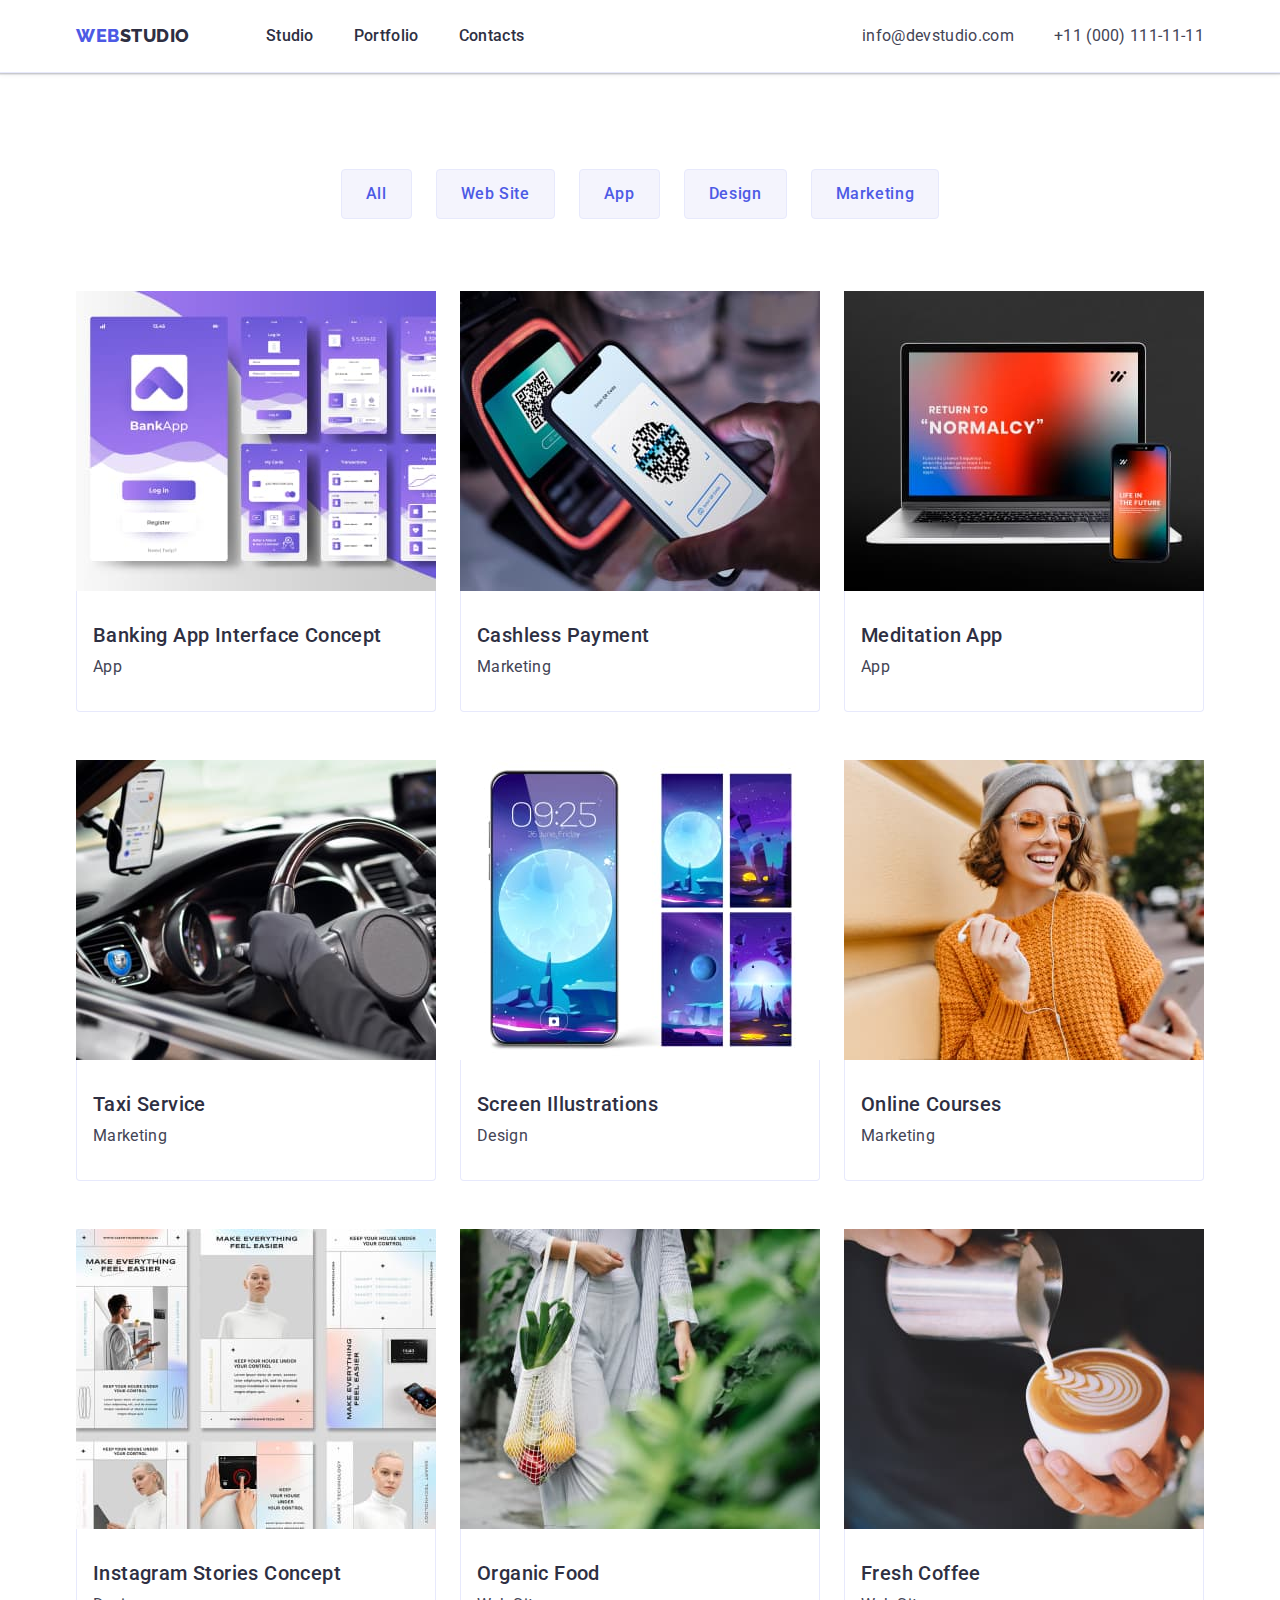
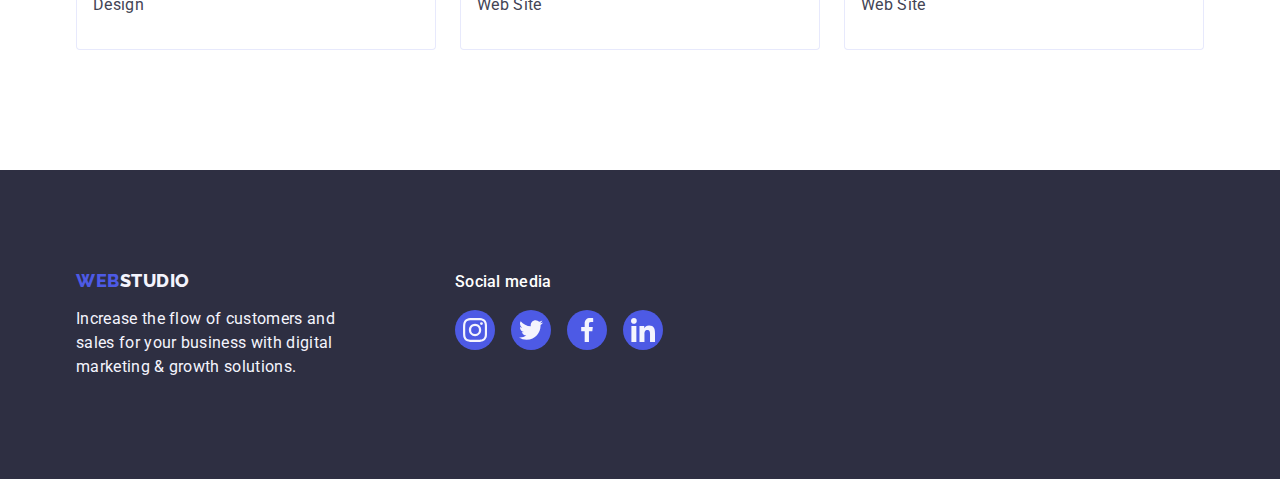
==== portfolio.html @ b27ff8d9 "Initial commit" ====
<!DOCTYPE html>
<html lang="en">

<head>
    <meta charset="UTF-8"/>
    <meta http-equiv="X-UA-Compatible" content="IE=edge"/>
    <meta name="viewport" content="width=device-width, initial-scale=1.0"/>
    <title>Portfolio</title>
    <link rel="preconnect" href="https://fonts.googleapis.com"/>
    <link rel="preconnect" href="https://fonts.gstatic.com" crossorigin/>

    <link
     href="https://fonts.googleapis.com/css2?family=Raleway:wght@800&family=Roboto:wght@400;500;700&display=swap"
     rel="stylesheet"
     />

    <link 
        rel="stylesheet" 
        href="https://cdnjs.cloudflare.com/ajax/libs/modern-normalize/1.1.0/modern-normalize.min.css"
    />

    <link rel="stylesheet" href="./css/styles.css">
</head>

<body>

    <header class="page-header">

        <div class="container page-header-container">
            <nav class="page-navigation">
                <a class="page-logo-web link" href="./portfolio.html">Web<span class="page-logo-dark">Studio</span></a>
    
                <ul class="menu-list list" lang="en">
                <li class="menu-item" >
                    <a class="menu-link link" href="./index.html">Studio</a>
                </li>
    
                <li class="menu-item" >
                    <a class="menu-link link" href="./portfolio.html">Portfolio</a>
                </li>
    
                <li class="menu-item" >
                    <a class="menu-link link" href="">Contacts</a>
                </li>
                 </ul>
            </nav>
    
            <address class="contacts">
             <ul class="contact-list list">
                <li class="contact-list-item">
                    <a class="contact-list-link link" href="mailto:info@devstudio.com">info@devstudio.com</a>
                </li>
                <li class="contact-list-item">
                    <a class="contact-list-link link" href="tel:+110001111111">+11 (000) 111-11-11</a>
                </li>
             </ul>
            </address>
        </div>
    </header>

    <main class="about">

        <section class="filter-buttons">
            <div class="container">

             <h1 class="visually-hidden">Solutions</h1>
                <ul class="filter-buttons-list list" lang="en">
                    <li class="filter-button-item">
                         <button class="filter-button" type="button">All</button>  
                    </li>
                    <li class="filter-button-item">
                        <button class="filter-button" type="button">Web Site</button>
                    </li>
                     <li class="filter-button-item">
                        <button class="filter-button" type="button">App</button>
                    </li>
                    <li class="filter-button-item">
                         <button class="filter-button" type="button">Design</button>
                    </li>
                    <li class="filter-button-item" >
                        <button class="filter-button" type="button">Marketing</button>
                    </li>
                </ul>
            
                <ul class="projects-gallery-list list" lang="en">
                    <li class="project-gallery-item">
                        <a href="" class="gallery-link link">
                            <img  class="project-gallery-img" 
                            src="./images/portfolio/img1.jpg" 
                            alt="banking_app" 
                            width="360" 
                            height="300">

                        <div class="gallery-content-text">
                            <h2 class="title-second">Banking App Interface Concept</h2>
                            <p class="description">App</p>
                        </div>
                        </a>
                    </li>
            
                    <li class="project-gallery-item">
                        <a href="" class="gallery-link link">
                            <img class="project-gallery-img" 
                            src="./images/portfolio/img2.jpg"
                            alt="cashless_payment" 
                            width="360" 
                            height="300">

                        <div class="gallery-content-text">
                            <h2 class="title-second">Cashless Payment</h2>
                            <p class="description">Marketing</p>
                        </div>
                         </a>
                    </li>
            
                    <li class="project-gallery-item">
                        <a href="" class="gallery-link link">
                            <img class="project-gallery-img" 
                            src="./images/portfolio/img3.jpg"
                            alt="leptop_and_phone_screen_picture" 
                            width="360" 
                            height="300">

                        <div class="gallery-content-text">
                            <h2 class="title-second">Meditation App</h2>
                            <p class="description">App</p>
                        </div>
                        </a>
                    </li>

                     <li class="project-gallery-item">
                        <a href="" class="gallery-link link">
                            <img class="project-gallery-img" 
                            src="./images/portfolio/img4.jpg" 
                            alt="car_driver" 
                            width="360"
                            height="300">

                        <div class="gallery-content-text">
                            <h2 class="title-second">Taxi Service</h2>
                            <p class="description">Marketing</p>
                        </div>
                        </a>
                     </li>
                
                    <li class="project-gallery-item">
                        <a href="" class="gallery-link link">
                            <img class="project-gallery-img" 
                            src="./images/portfolio/img5.jpg"
                            alt="screen_illustrations"
                            width="360" 
                            height="300">

                        <div class="gallery-content-text">
                            <h2 class="title-second">Screen Illustrations</h2>
                            <p class="description">Design</p>
                        </div>
                        </a>
                     </li>
                
                     <li class="project-gallery-item">
                        <a href="" class="gallery-link link">
                            <img class="project-gallery-img" 
                            src="./images/portfolio/img6.jpg"
                            alt="smiling_girl"
                            width="360" 
                            height="300">

                        <div class="gallery-content-text">
                            <h2 class="title-second">Online Courses</h2>
                            <p class="description">Marketing</p>
                        </div>
                        </a>
                    </li>

                    <li class="project-gallery-item">
                        <a href="" class="gallery-link link ">
                            <img class="project-gallery-img" 
                            src="./images/portfolio/img7.jpg" 
                            alt="instagram_photoes" 
                            width="360" 
                            height="300">

                        <div class="gallery-content-text">
                            <h2 class="title-second">Instagram Stories Concept</h2>
                            <p class="description">Design</p>
                        </div>
                        </a>
                    </li>
                
                     <li class="project-gallery-item">
                        <a href="" class="gallery-link link">
                            <img class="project-gallery-img" 
                            src="./images/portfolio/img8.jpg" 
                            alt="organic_food" 
                            width="360"
                            height="300">

                        <div class="gallery-content-text">
                            <h2 class="title-second">Organic Food</h2>
                            <p class="description">Web Site</p>
                        </div>
                        </a>
                     </li>
                
                    <li class="project-gallery-item">
                        <a href="" class="gallery-link link">
                            <img class="project-gallery-img" 
                            src="./images/portfolio/img9.jpg"
                            alt="fresh_coffe_marceting" 
                            width="360" 
                            height="300">

                        <div  class="gallery-content-text">
                            <h2 class="title-second">Fresh Coffee</h2>
                            <p class="description">Web Site</p>
                        </div>
                        </a>
                    </li>
                </ul>
             </div>
         </section>
    </main>

    <!--footer-->
    <footer class="page-footer-motto">
        <div class="container footer-container">
    
            <div class="footer-content">
                <a class="footer-logo-web link" href="./index.html">Web<span class="footer-logo-light">Studio</span></a>
                <p class="footer-description-light">
                    Increase the flow of customers and <br />
                    sales for your business with digital <br />
                    marketing & growth solutions.
                </p>
            </div>
    
            <div class="footer-social-media-content">
                <p class="social-media-title">Social media</p>
    
                <ul class="social-media-list list">
                    <li class="social-media-list-item">
                        <a href="" class="social-media-list-link link">
                            <svg 
                              class="social-media-list-icon" 
                              aria-label="instagram`s icon" 
                              width="24" 
                              height="24"
                            >
    
                                <use href="./images/icons.svg#icon-instagram">
                                </use>
                            </svg>
                        </a>
                    </li>
    
                    <li class="social-media-list-item">
                        <a href="" class="social-media-list-link link">
                            <svg 
                              class="social-media-list-icon" 
                              aria-label="twitter`s icon"
                              width="24" 
                              height="24"
                            >
    
                                <use href="./images/icons.svg#icon-twitter">
                                </use>
                            </svg>
                        </a>
                    </li>
    
                    <li class="social-media-list-item">
                        <a href="" class="social-media-list-link link">
                            <svg 
                              class="social-media-list-icon" 
                              aria-label="facebook`s icon" 
                              width="24" 
                              height="24"
                            >
    
                                <use href="./images/icons.svg#icon-facebook">
                                </use>
                            </svg>
                        </a>
                    </li>
    
                    <li class="social-media-list-item">
                        <a href="" class="social-media-list-link link">
                            <svg 
                                class="social-media-list-icon" 
                                aria-label="linkedin`s icon" 
                                width="24" 
                                height="24">
    
                                <use href="./images/icons.svg#icon-linkedin">
                                </use>
                            </svg>
                        </a>
                    </li>
                </ul>
            </div>
        </div>
    </footer>

</body>
</html>
---- css/styles.css ----
/*=======Reset_Settings_of_pages=====*/

:root {
    --main-font-family:'Roboto',
        sans-serif;

    --second-font-family:'Raleway',
        sans-serif;

    --accent-color: #2E2F42;
    --second-color: #F4F4FD;
    --third-color: #434455;
    --logo-color: #4D5AE5;
    --fourth-color: #FFFFFF;
    --hover-color: #404BBF;
    --border-line-color: #E7E9FC;
    --icon-link-hover: #31D0AA;
    --icon-color: #8E8F99;
}

.list{
    list-style: none;
}

.link{
    text-decoration: none;
}

button {
    cursor: pointer;
}

body {
    font-family: var(--main-font-family);
    color: var(--third-color);
    font-size: 16px;
    background-color: var(--fourth-color);
}

h1,h2,h3,p{
    margin-top: 0;
    margin-bottom: 0;
}

ul{
    margin-top: 0;
    margin-bottom: 0;
    padding-left:0;
}

.container {
    width: 1158px;
    margin: 0 auto;
    padding-left: 15px;
    padding-right: 15px;
}
img {
    display: block;
    max-width: 100%;
    height: auto;
}
/*======/Reset_Settings_of_pages=====*/

/*=======Header=======*/
.page-header {
    border-bottom: 1px solid var(--border-line-color);
    box-shadow: 0px 2px 1px rgba(46, 47, 66, 0.08),
        0px 1px 1px rgba(46, 47, 66, 0.16),
        0px 1px 6px rgba(46, 47, 66, 0.08);
}

.page-header-container {
    display: flex;
    align-items: center;  
   
}

.page-navigation {
    display:flex;
    align-items:center;
}
.menu-list {
    display:flex;
    align-items: center;
    gap: 40px;
}
.menu-item {
    display: flex;
}

.menu-item:last-child {
    margin-right: 0;
}

.menu-link {
    padding-top: 24px;
    padding-bottom: 24px;

    font-weight: 500;
    font-size: 16px;
    line-height: 1.5;
    letter-spacing: 0.02em;
    color: var(--accent-color);
}
.menu-link:hover,
.menu-link:focus {
    color: var(--hover-color);

}

.contacts {
    margin-left: auto;
    font-style: normal;
}

.contact-list {
    display: flex;
    gap: 40px;
}

.contact-list-link :last-child {
    margin-right: 0;
}

.contact-list-link {
    font-size: 16px;
    line-height: 1.5;
    letter-spacing: 0.02em;
    color: var(--third-color);
}
.contact-list-link:hover,
.contact-list-link:focus {
    color: var(--hover-color);
}
/*=======/Header=========*/

/*====Hero=====*/

.hero{
    text-align: center;
    margin-left: auto;
    margin-right: auto;
    padding-top: 188px;
    padding-bottom: 188px;
    background-size: cover;
    background-position: center;
    background-repeat: no-repeat;
    max-width: 1440px;
    background-image: linear-gradient(rgba(46, 47, 66, 0.7), rgba(46, 47, 66, 0.7)),
            url("../images/hero/bg.jpg");
    background-color: var(--accent-color);
}


.hero-title {
    margin-top: 0;
    margin-left: auto;
    margin-right: auto;
    max-width: 496px;

    font-weight: 700;
    font-size: 56px;
    line-height: 1.07;
    letter-spacing: 0.02em;
    color: var(--fourth-color);
    text-align: center;
    margin-bottom: 48px;
}

.hero-button {
    margin-top: 0;
    margin-bottom: 0;
    margin-left: auto;
    margin-right: auto;
    display:block;
    min-width: 169px;
    height: 56px;

    padding-top: 16px;
    padding-bottom: 16px;
    padding-right: 32px;
    padding-left: 32px;

    border:none;
    border-radius: 4px;

    background-color: var(--logo-color);
    box-shadow: 0px 4px 4px rgba(0, 0, 0, 0.15);

    font-family: inherit;
    font-weight: 500;
    font-size: 16px;
    line-height: 1.5;
    letter-spacing: 0.04em;
    color: var(--fourth-color);
}

.hero-button:hover,
.hero-button:focus {
    background-color: var(--hover-color);
    box-shadow: 0px 1px 6px rgba(46, 47, 66, 0.08), 0px 1px 1px rgba(46, 47, 66, 0.16), 0px 2px 1px rgba(46, 47, 66, 0.08);

}
/*======/Hero=====/

/*==Studio components==*/

.page-logo-web {
    font-family:var(--second-font-family);
    font-weight: 800;
    font-size: 18px;
    line-height: 1.17;
    letter-spacing: 0.03em;
    text-transform: uppercase;
    color: var(--logo-color);  
    margin-right: 76px;
}

.page-logo-dark {
    font-family: var(--second-font-family);
    font-weight: 800;
    font-size: 18px;
    line-height: 1.17;
    letter-spacing: 0.03em;
    text-transform: uppercase;
    color: var(--accent-color);
} 

/*==section 2==*/

.visually-hidden {
    position: absolute;
    white-space: nowrap;
    width: 1px;
    height: 1px;
    overflow: hidden;
    border: 0;
    padding: 0;
    clip: rect(0 0 0 0);
    clip-path: inset(50%);
    margin: -1px;
}
.advanteges{
    padding-top: 120px;
    padding-bottom: 120px;
}
.advanteges-gallery-list {
    display:flex;
    gap: 24px;
}
.advanteges-gallery-item:last-child{
    margin-right: 0;
}

.advanteges-gallery-item {
    flex-basis: calc((100% - 72px) / 4);
}
.advanteges-container-icon{
    display: flex;
    justify-content: center;
    align-items: center;

    width: 264px;
    height: 112px;
    background-color: var(--second-color);
    border-radius: 4px;
    margin-bottom: 8px;
}
.title-second-h {
    margin-bottom: 8px;
    font-weight: 500;
    font-size: 20px;
    line-height: 1.2;
    letter-spacing: 0.02em;
    color: var(--accent-color);
   
}

.description {
    line-height: 1.5;
    letter-spacing: 0.02em;
    color: var(--third-color);
   
}

/*==section 3==*/

.service{
    padding-bottom: 120px;
}
.service-gallery-list {
    display:flex;
    gap: 24px;
}

.service-gallery-item:last-child{
    margin-right: 0;
}
.service-gallery-item {
    flex-basis: calc((100% - 48px) / 3);
}

.service-gallery-img {
    display: block;
    max-width: 100%;
    height: auto;
}

/*==section 4==*/

.team {
    padding-top: 120px;
    padding-bottom: 120px;
    background-color: var(--second-color);

    text-align: center;
    margin-left: auto;
    margin-right: auto;
    max-width: 1440px;
    
}
.team-gallery-list {
    display: flex;
    gap: 24px;
}


.team-gallery-item:last-child {
    margin-right: 0;
}
.team-gallery-item {
    flex-basis: calc((100% - 72px) / 4);
    background-color: var(--fourth-color);
    border-radius: 0px 0px 4px 4px;

    box-shadow: 0px 1px 6px rgba(46, 47, 66, 0.08), 0px 1px 1px rgba(46, 47, 66, 0.16), 0px 2px 1px rgba(46, 47, 66, 0.08);
    border-radius: 0px 0px 4px 4px;
}
.title-first-h {
    margin-bottom: 72px;

    font-weight: 700;
    font-size: 36px;
    line-height: 1.11;
    text-align: center;
    letter-spacing: 0.02em;
    text-transform: capitalize;
    color: var(--accent-color);
}

.team-content-text {
    padding-top: 32px;
    padding-bottom: 32px;
}

/*icons-list*/
.social-list{
    display:flex;
    justify-content: center;
    gap: 24px;
}
.social-list-item{
    width: 40px;
    height: 40px;
}
.social-list-link:hover,
.social-list-link:focus{
    background-color: var(--hover-color);
}

.social-list-link{
    display:flex;
    justify-content: center;
    align-items: center;
    
    width: 100%;
    height: 100%;

    border-radius: 50%;
    background-color: var(--logo-color);
}
.social-list-icon{
    fill: var(--second-color);
}
/*/icon-list*/

.text-pozition {
    text-align: center;
    margin-bottom: 8px;
}

/*==section 5==*/

.customers{
    padding-top: 120px;
    padding-bottom: 120px;
}
.title-first-c {
    margin-bottom: 72px;
    font-weight: 700;
    font-size: 36px;
    line-height: 1.1;
    text-align: center;
    letter-spacing: 0.02em;
    text-transform: capitalize;
    color: var(--accent-color);
}
.customers-icon-list{
    display:flex;
    gap:24px;
}
.customers-icon-item{
    flex-basis: calc((100% - 120px) / 6);
    height: 88px;
}
.customers-icon-item:last-child{
    margin-right: 0;
}
.customers-icon-link{
    display:flex;
    justify-content: center;
    align-items: center;

    width: 168px;
    height: 88px;
    border: 1px solid var(--icon-color);
    border-radius: 4px;    
    color: var(--icon-color);

    width: 100%;
    height: 100%;
}


.customers-icon-link:hover,
.customers-icon-link:focus{

    border-color: var(--hover-color);
    color: var(--hover-color); 
}

.customers-icon {
    fill: currentColor;
}

/*======/Sections=====*/

/*=====Footer=======*/

.page-footer-motto {
    padding-top: 100px;
    padding-bottom: 100px;
    background-color: var(--accent-color);

    margin-left: auto;
    margin-right: auto;
    max-width: 1440px;
}
.footer-container{
    display: flex;
    align-items: baseline;
}

.footer-content{
    margin-right: 120px
}

.footer-logo-web{
    display: inline-block;
    font-family: var(--second-font-family);
    font-weight: 800;
    font-size: 18px;
    line-height: 1.17;
    letter-spacing: 0.03em;
    text-transform: uppercase;
    color: var(--logo-color);
    margin-bottom: 16px;
  
}

.footer-logo-light {
    font-family: var(--second-font-family);
    font-weight: 800;
    font-size: 18px;
    line-height: 1.17;
    letter-spacing: 0.03em;
    text-transform: uppercase;
    color: var(--second-color);
}

.footer-description-light {
    line-height: 1.5;
    letter-spacing: 0.02em;
    color: var(--second-color);
}

.social-media-title{
    line-height: 1.5;
    letter-spacing: 0.02em;
    color: var(--fourth-color);
    font-weight: 500;
    margin-bottom: 16px;
}
.social-media-list {
    display: flex;
    justify-content: center;
    gap: 16px;

}
.social-media-list-item{

    width: 40px;
    height: 40px;
}
.social-media-list-link {
    display: flex;
    justify-content: center;
    align-items: center;

    width: 100%;
    height: 100%;

    border-radius: 50%;
    background-color: var(--logo-color);
}

.social-media-list-link:hover,
.social-media-list-link:focus {

    background-color: var(--icon-link-hover);
}

.social-media-list-icon {

    fill: var(--second-color);
}
/*=====/Footer=======*/

/*=====Portfolio====*/

.filter-buttons{
    padding-top: 96px;
    padding-bottom: 120px;
}
.filter-buttons-list {
    display: flex;
    gap: 24px;
    justify-content: center;
    margin-bottom: 72px;
}
.filter-button-item:last-child{
    margin-right: 0;
}
/*==Portfolio_components==*/

.filter-button {

    border: 1px solid #E7E9FC;
    border-radius: 4px;

    padding-top: 12px;
    padding-bottom: 12px;
    padding-left: 24px;
    padding-right: 24px;

    font-family: inherit;
    font-weight: 500;
    font-size: 16px;
    line-height: 1.5;
    text-align: center;
    letter-spacing: 0.04em;
    background-color: var(--second-color);
    color: var(--logo-color);
}

.filter-button:hover,
.filter-button:focus {
    color: var(--fourth-color);
    background-color: var(--hover-color);
    border: 1px solid transparent;

    box-shadow: 0px 3px 1px rgba(0, 0, 0, 0.1),
        0px 2px 1px rgba(0, 0, 0, 0.08),
        0px 2px 2px rgba(0, 0, 0, 0.12);
}
/*===/Portfolio components==*/

.title-first {
    font-weight: 700;
    font-size: 36px;
    line-height: 1.11;
    text-align: center;
    letter-spacing: 0.02em;
    text-transform: capitalize;
}

.title-second {
    font-weight: 500;
    font-size: 20px;
    line-height: 1.2;
    letter-spacing: 0.02em;
    color: var(--accent-color);
    margin-bottom: 8px;
}

.projects-gallery-list {
    display: flex;
    flex-wrap: wrap;
   
    column-gap: 24px;
    row-gap: 48px;
}

.project-gallery-item {
    flex-basis: calc((100% - 48px) / 3);
}

.project-gallery-item:nth-child(2n+1){
    margin-right:0;}

.gallery-link{
    display: block;
}
.gallery-link:hover,
.gallery-link:focus {
box-shadow: 0px 1px 6px rgba(46, 47, 66, 0.08),
0px 1px 1px rgba(46, 47, 66, 0.16),
0px 2px 1px rgba(46, 47, 66, 0.08);
}

.project-gallery-img{
    background: var(--logo-color);
}

.gallery-content-text {
    padding: 32px 16px;

    background: var(--fourth-color);
    border: 1px solid var(--border-line-color);
    border-top: none;
    border-radius: 0px 0px 4px 4px;
}
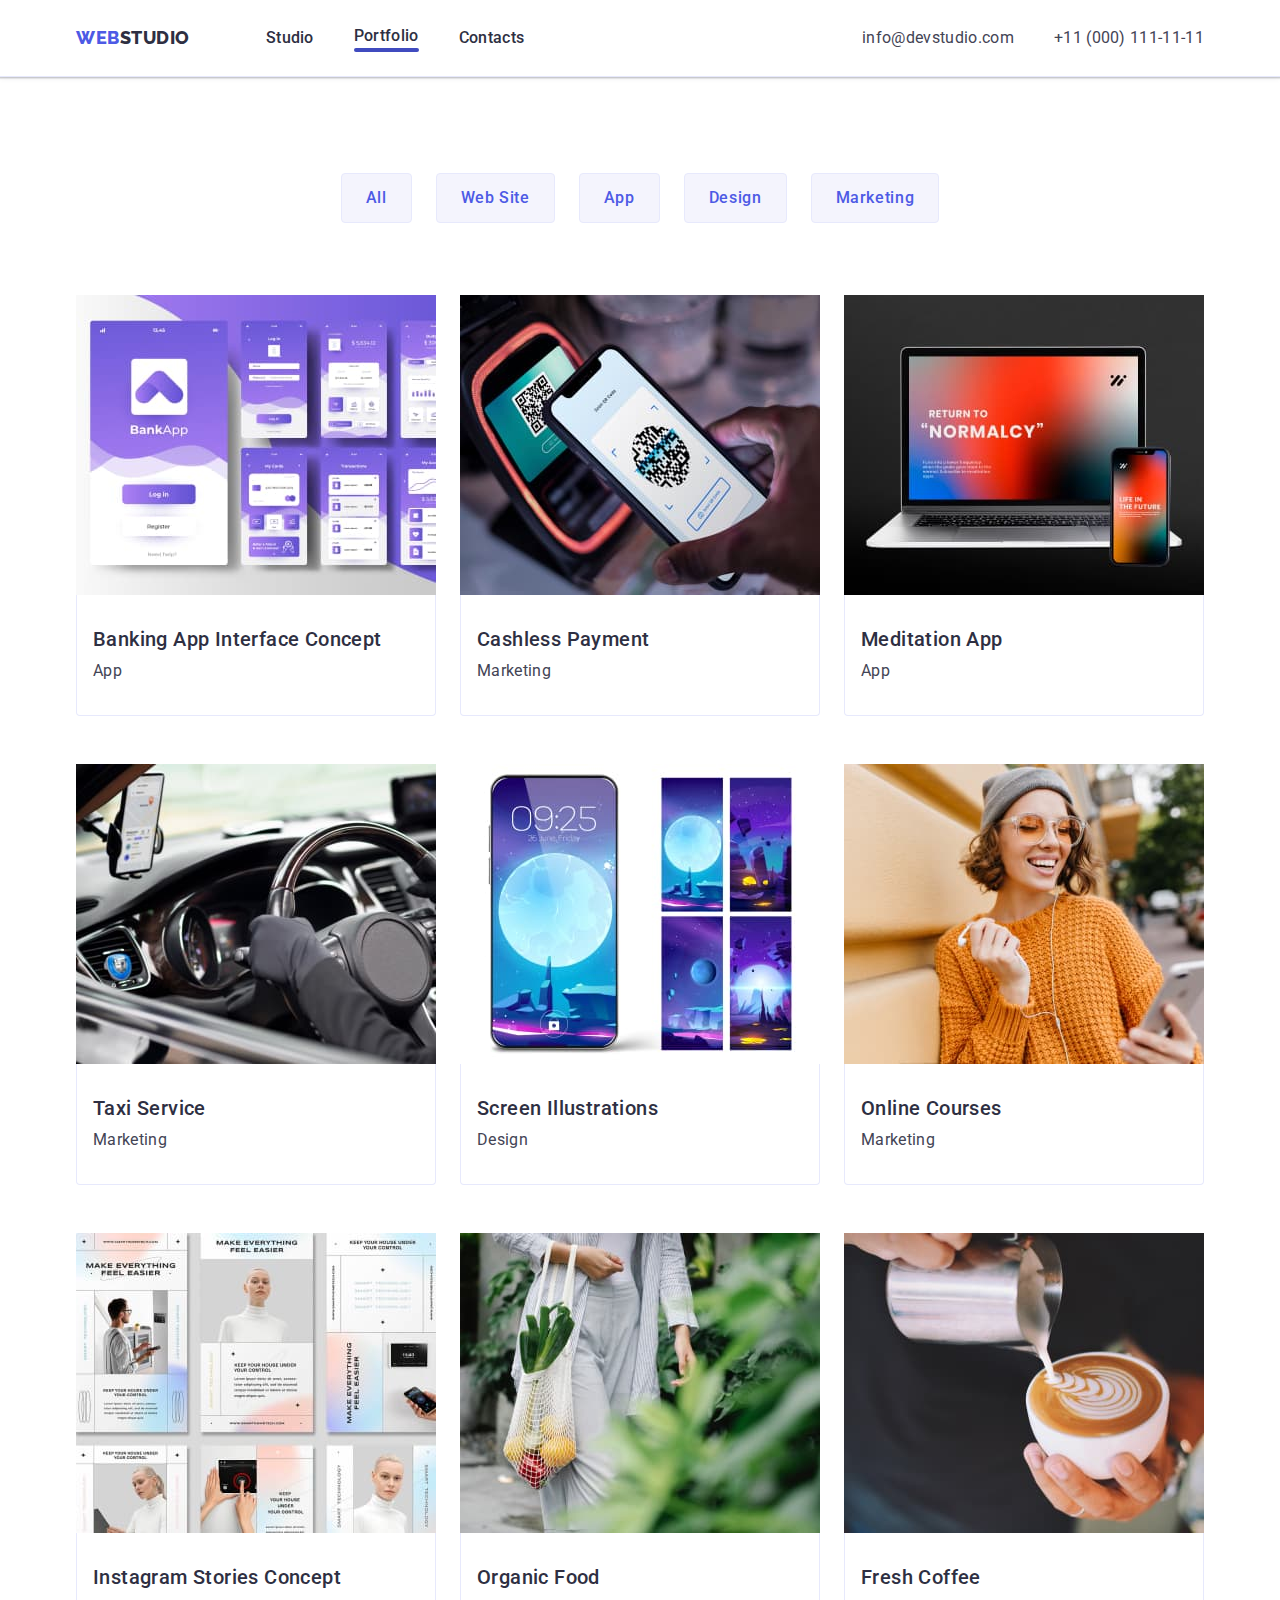
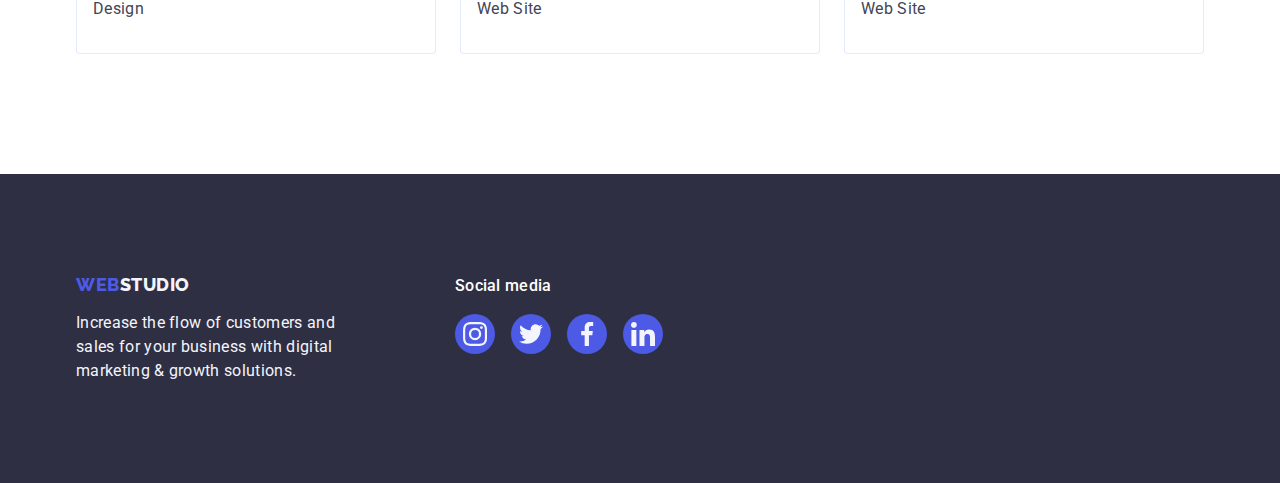
==== commit ec557234: "first_commit" ====
--- a/portfolio.html
+++ b/portfolio.html
@@ -36,7 +36,7 @@
                 </li>
     
                 <li class="menu-item" >
-                    <a class="menu-link link" href="./portfolio.html">Portfolio</a>
+                    <a class="menu-link portfolio-link link" href="./portfolio.html">Portfolio</a>
                 </li>
     
                 <li class="menu-item" >
@@ -84,12 +84,23 @@
             
                 <ul class="projects-gallery-list list" lang="en">
                     <li class="project-gallery-item">
-                        <a href="" class="gallery-link link">
-                            <img  class="project-gallery-img" 
-                            src="./images/portfolio/img1.jpg" 
-                            alt="banking_app" 
-                            width="360" 
-                            height="300">
+                        <a href="" class="gallery-link link"> 
+
+                            <div class="project-gallery-img-wrapper">
+                                <img  class="project-gallery-img" 
+                                src="./images/portfolio/img1.jpg" 
+                                alt="banking_app" 
+                                width="360" 
+                                height="300">
+                                <p class="overlay">
+                                    14 Stylish and User-Friendly 
+                                    App Design Concepts 
+                                    · Task Manager App 
+                                    · Calorie Tracker App 
+                                    · Exotic Fruit Ecommerce App 
+                                    · Cloud Storage App 
+                                </p>
+                             </div>
 
                         <div class="gallery-content-text">
                             <h2 class="title-second">Banking App Interface Concept</h2>
@@ -100,11 +111,23 @@
             
                     <li class="project-gallery-item">
                         <a href="" class="gallery-link link">
-                            <img class="project-gallery-img" 
-                            src="./images/portfolio/img2.jpg"
-                            alt="cashless_payment" 
-                            width="360" 
-                            height="300">
+
+                            <div class="project-gallery-img-wrapper">
+                                <img class="project-gallery-img" 
+                                src="./images/portfolio/img2.jpg"
+                                alt="cashless_payment" 
+                                width="360" 
+                                height="300">
+                        
+                                <p class="overlay">
+                                    14 Stylish and User-Friendly
+                                    App Design Concepts
+                                    · Task Manager App
+                                    · Calorie Tracker App
+                                    · Exotic Fruit Ecommerce App
+                                    · Cloud Storage App
+                                </p>
+                            </div>
 
                         <div class="gallery-content-text">
                             <h2 class="title-second">Cashless Payment</h2>
@@ -115,11 +138,23 @@
             
                     <li class="project-gallery-item">
                         <a href="" class="gallery-link link">
-                            <img class="project-gallery-img" 
-                            src="./images/portfolio/img3.jpg"
-                            alt="leptop_and_phone_screen_picture" 
-                            width="360" 
-                            height="300">
+
+                            <div class="project-gallery-img-wrapper">
+                                <img class="project-gallery-img" 
+                                src="./images/portfolio/img3.jpg"
+                                alt="leptop_and_phone_screen_picture" 
+                                width="360" 
+                                height="300">
+
+                                <p class="overlay">
+                                    14 Stylish and User-Friendly
+                                    App Design Concepts
+                                    · Task Manager App
+                                    · Calorie Tracker App
+                                    · Exotic Fruit Ecommerce App
+                                    · Cloud Storage App
+                                </p>
+                            </div>
 
                         <div class="gallery-content-text">
                             <h2 class="title-second">Meditation App</h2>
@@ -130,11 +165,23 @@
 
                      <li class="project-gallery-item">
                         <a href="" class="gallery-link link">
-                            <img class="project-gallery-img" 
-                            src="./images/portfolio/img4.jpg" 
-                            alt="car_driver" 
-                            width="360"
-                            height="300">
+
+                            <div class="project-gallery-img-wrapper">
+                                <img class="project-gallery-img" 
+                                src="./images/portfolio/img4.jpg" 
+                                alt="car_driver" 
+                                width="360"
+                                height="300">
+
+                                <p class="overlay">
+                                    14 Stylish and User-Friendly
+                                    App Design Concepts
+                                    · Task Manager App
+                                    · Calorie Tracker App
+                                    · Exotic Fruit Ecommerce App
+                                    · Cloud Storage App
+                                </p>
+                            </div>
 
                         <div class="gallery-content-text">
                             <h2 class="title-second">Taxi Service</h2>
@@ -145,11 +192,22 @@
                 
                     <li class="project-gallery-item">
                         <a href="" class="gallery-link link">
-                            <img class="project-gallery-img" 
-                            src="./images/portfolio/img5.jpg"
-                            alt="screen_illustrations"
-                            width="360" 
-                            height="300">
+
+                            <div class="project-gallery-img-wrapper">
+                                <img class="project-gallery-img" 
+                                src="./images/portfolio/img5.jpg"
+                                alt="screen_illustrations"
+                                width="360" 
+                                height="300">
+                                <p class="overlay">
+                                    14 Stylish and User-Friendly
+                                    App Design Concepts
+                                    · Task Manager App
+                                    · Calorie Tracker App
+                                    · Exotic Fruit Ecommerce App
+                                    · Cloud Storage App
+                                </p>
+                            </div>
 
                         <div class="gallery-content-text">
                             <h2 class="title-second">Screen Illustrations</h2>
@@ -160,11 +218,23 @@
                 
                      <li class="project-gallery-item">
                         <a href="" class="gallery-link link">
-                            <img class="project-gallery-img" 
-                            src="./images/portfolio/img6.jpg"
-                            alt="smiling_girl"
-                            width="360" 
-                            height="300">
+
+                            <div class="project-gallery-img-wrapper">
+                                <img class="project-gallery-img" 
+                                src="./images/portfolio/img6.jpg"
+                                alt="smiling_girl"
+                                width="360" 
+                                height="300">
+
+                                    <p class="overlay">
+                                        14 Stylish and User-Friendly
+                                        App Design Concepts
+                                        · Task Manager App
+                                        · Calorie Tracker App
+                                        · Exotic Fruit Ecommerce App
+                                        · Cloud Storage App
+                                    </p>
+                            </div>
 
                         <div class="gallery-content-text">
                             <h2 class="title-second">Online Courses</h2>
@@ -175,11 +245,23 @@
 
                     <li class="project-gallery-item">
                         <a href="" class="gallery-link link ">
-                            <img class="project-gallery-img" 
-                            src="./images/portfolio/img7.jpg" 
-                            alt="instagram_photoes" 
-                            width="360" 
-                            height="300">
+
+                            <div class="project-gallery-img-wrapper">
+                                <img class="project-gallery-img" 
+                                src="./images/portfolio/img7.jpg" 
+                                alt="instagram_photoes" 
+                                width="360" 
+                                height="300">
+
+                                <p class="overlay">
+                                    14 Stylish and User-Friendly
+                                    App Design Concepts
+                                    · Task Manager App
+                                    · Calorie Tracker App
+                                    · Exotic Fruit Ecommerce App
+                                    · Cloud Storage App
+                                </p>
+                            </div>
 
                         <div class="gallery-content-text">
                             <h2 class="title-second">Instagram Stories Concept</h2>
@@ -190,11 +272,23 @@
                 
                      <li class="project-gallery-item">
                         <a href="" class="gallery-link link">
-                            <img class="project-gallery-img" 
-                            src="./images/portfolio/img8.jpg" 
-                            alt="organic_food" 
-                            width="360"
-                            height="300">
+
+                            <div class="project-gallery-img-wrapper">
+                                <img class="project-gallery-img" 
+                                src="./images/portfolio/img8.jpg" 
+                                alt="organic_food" 
+                                width="360"
+                                height="300">
+
+                                <p class="overlay">
+                                    14 Stylish and User-Friendly
+                                    App Design Concepts
+                                    · Task Manager App
+                                    · Calorie Tracker App
+                                    · Exotic Fruit Ecommerce App
+                                    · Cloud Storage App
+                                </p>
+                            </div>
 
                         <div class="gallery-content-text">
                             <h2 class="title-second">Organic Food</h2>
@@ -205,11 +299,23 @@
                 
                     <li class="project-gallery-item">
                         <a href="" class="gallery-link link">
-                            <img class="project-gallery-img" 
-                            src="./images/portfolio/img9.jpg"
-                            alt="fresh_coffe_marceting" 
-                            width="360" 
-                            height="300">
+
+                            <div class="project-gallery-img-wrapper">
+                                <img class="project-gallery-img" 
+                                src="./images/portfolio/img9.jpg"
+                                alt="fresh_coffe_marceting" 
+                                width="360" 
+                                height="300">
+
+                               <p class="overlay">
+                                    14 Stylish and User-Friendly
+                                    App Design Concepts
+                                    · Task Manager App
+                                    · Calorie Tracker App
+                                    · Exotic Fruit Ecommerce App
+                                    · Cloud Storage App
+                               </p>
+                            </div>
 
                         <div  class="gallery-content-text">
                             <h2 class="title-second">Fresh Coffee</h2>
@@ -302,5 +408,6 @@
         </div>
     </footer>
 
+    <script src="./js/modal.js"></script>
 </body>
 </html>--- a/css/styles.css
+++ b/css/styles.css
@@ -15,7 +15,10 @@
     --hover-color: #404BBF;
     --border-line-color: #E7E9FC;
     --icon-link-hover: #31D0AA;
-    --icon-color: #8E8F99;
+    --icon-color: #8E8F99; 
+    --background-modal: #FCFCFC;
+
+    --transition-duration-and-func: 250ms cubic-bezier(0.4, 0, 0.2, 1);
 }
 
 .list{
@@ -101,12 +104,42 @@
     line-height: 1.5;
     letter-spacing: 0.02em;
     color: var(--accent-color);
-}
+
+    transition: color 250ms var(--transition-duration-and-func);
+}
+.studio-link::after{
+    content:'';
+    display: block;
+    margin-left:auto;
+    margin-right: auto;
+    width: 100%;
+    height: 4px;
+    background-color: #404BBF;
+    border-radius: 2px;
+
+    transition: background-color var(--transition-duration-and-func),
+                border-radius var(--transition-duration-and-func);
+}
+.portfolio-link::after{
+    content: '';
+    display: block;
+    margin-left: auto;
+    margin-right: auto;
+    width: 100%;
+    height: 4px;
+    background-color: #404BBF;
+    border-radius: 2px;
+
+    transition: background-color var(--transition-duration-and-func),
+                 border-radius var(--transition-duration-and-func);
+}
+
 .menu-link:hover,
 .menu-link:focus {
     color: var(--hover-color);
-
-}
+    }
+
+
 
 .contacts {
     margin-left: auto;
@@ -127,6 +160,8 @@
     line-height: 1.5;
     letter-spacing: 0.02em;
     color: var(--third-color);
+
+    transition: color var(--transition-duration-and-func);
 }
 .contact-list-link:hover,
 .contact-list-link:focus {
@@ -193,6 +228,9 @@
     line-height: 1.5;
     letter-spacing: 0.04em;
     color: var(--fourth-color);
+
+    transition: background-color var(--transition-duration-and-func), 
+                box-shadow var(--transition-duration-and-func);
 }
 
 .hero-button:hover,
@@ -378,6 +416,8 @@
 
     border-radius: 50%;
     background-color: var(--logo-color);
+
+    transition: background-color var(--transition-duration-and-func);
 }
 .social-list-icon{
     fill: var(--second-color);
@@ -429,6 +469,9 @@
 
     width: 100%;
     height: 100%;
+
+    transition: border-color var(--transition-duration-and-func),
+    color var(--transition-duration-and-func);
 }
 
 
@@ -522,6 +565,8 @@
 
     border-radius: 50%;
     background-color: var(--logo-color);
+
+    transition: background-color var(--transition-duration-and-func);
 }
 
 .social-media-list-link:hover,
@@ -548,6 +593,7 @@
     justify-content: center;
     margin-bottom: 72px;
 }
+
 .filter-button-item:last-child{
     margin-right: 0;
 }
@@ -555,7 +601,7 @@
 
 .filter-button {
 
-    border: 1px solid #E7E9FC;
+    border: 1px solid var(--border-line-color);
     border-radius: 4px;
 
     padding-top: 12px;
@@ -571,6 +617,11 @@
     letter-spacing: 0.04em;
     background-color: var(--second-color);
     color: var(--logo-color);
+
+    transition: color  var(--transition-duration-and-func),
+            background-color var(--transition-duration-and-func), 
+            border 250ms var(--transition-duration-and-func),
+            box-shadow 250ms var(--transition-duration-and-func);
 }
 
 .filter-button:hover,
@@ -583,6 +634,8 @@
         0px 2px 1px rgba(0, 0, 0, 0.08),
         0px 2px 2px rgba(0, 0, 0, 0.12);
 }
+
+
 /*===/Portfolio components==*/
 
 .title-first {
@@ -620,6 +673,7 @@
 
 .gallery-link{
     display: block;
+    transition: box-shadow var(--transition-duration-and-func);
 }
 .gallery-link:hover,
 .gallery-link:focus {
@@ -640,3 +694,80 @@
     border-top: none;
     border-radius: 0px 0px 4px 4px;
 }
+
+.project-gallery-img-wrapper {
+    position: relative;
+    overflow: hidden;
+}
+.overlay {
+    font-size: 16px;
+    line-height: 1.5;
+
+    padding-top: 40px;
+    padding-left: 32px;
+    padding-right: 32px;
+    padding-bottom: 164px;
+    color:var(--second-color);
+    background-color: var(--logo-color);
+
+    position: absolute;
+    top:0;
+    left:0;
+
+    width: 100%;
+    height: 100%;
+
+    transform: translateY(100%);
+    transition: transform 250ms var(--transition-duration-and-func);
+}
+
+.gallery-link:hover .overlay,
+.gallery-link:focus .overlay {
+    transform: translateY(0%);
+}
+
+/*=====/Portfoio/=====*/
+
+/*===Modal===*/
+.backdrop {
+    position: fixed;
+    top: 0;
+    left: 0;
+    background-color: rgba(46, 47, 66, 0.4);
+    width: 100%;
+    height: 100%;
+    transition: opacity 250ms ease,
+    visibility 250ms ease;
+}
+.modal{
+    position: absolute;
+    top: 50%;
+    left: 50%;
+    transform: translate(-50%,-50%);
+    width: 408px;
+    height: 584px;
+    background-color: var(--background-modal);
+    box-shadow: 0px 1px 1px rgba(0, 0, 0, 0.14),
+    0px 1px 3px rgba(0, 0, 0, 0.12),
+    0px 2px 1px rgba(0, 0, 0, 0.2);
+    border-radius: 4px;
+}
+.modal-close-btn{
+    display: flex;
+    align-items: center;
+    justify-content: center;
+
+    position: absolute;
+    top: 24px;
+    right: 24px;
+    width: 24px;
+    height: 24px;
+    background: var(--border-line-color);
+    border: 1px solid rgba(0, 0, 0, 0.1);
+    border-radius: 50%;   
+}
+.is-hidden{
+    opacity: 0;
+    visibility: hidden;
+    pointer-events: none;
+}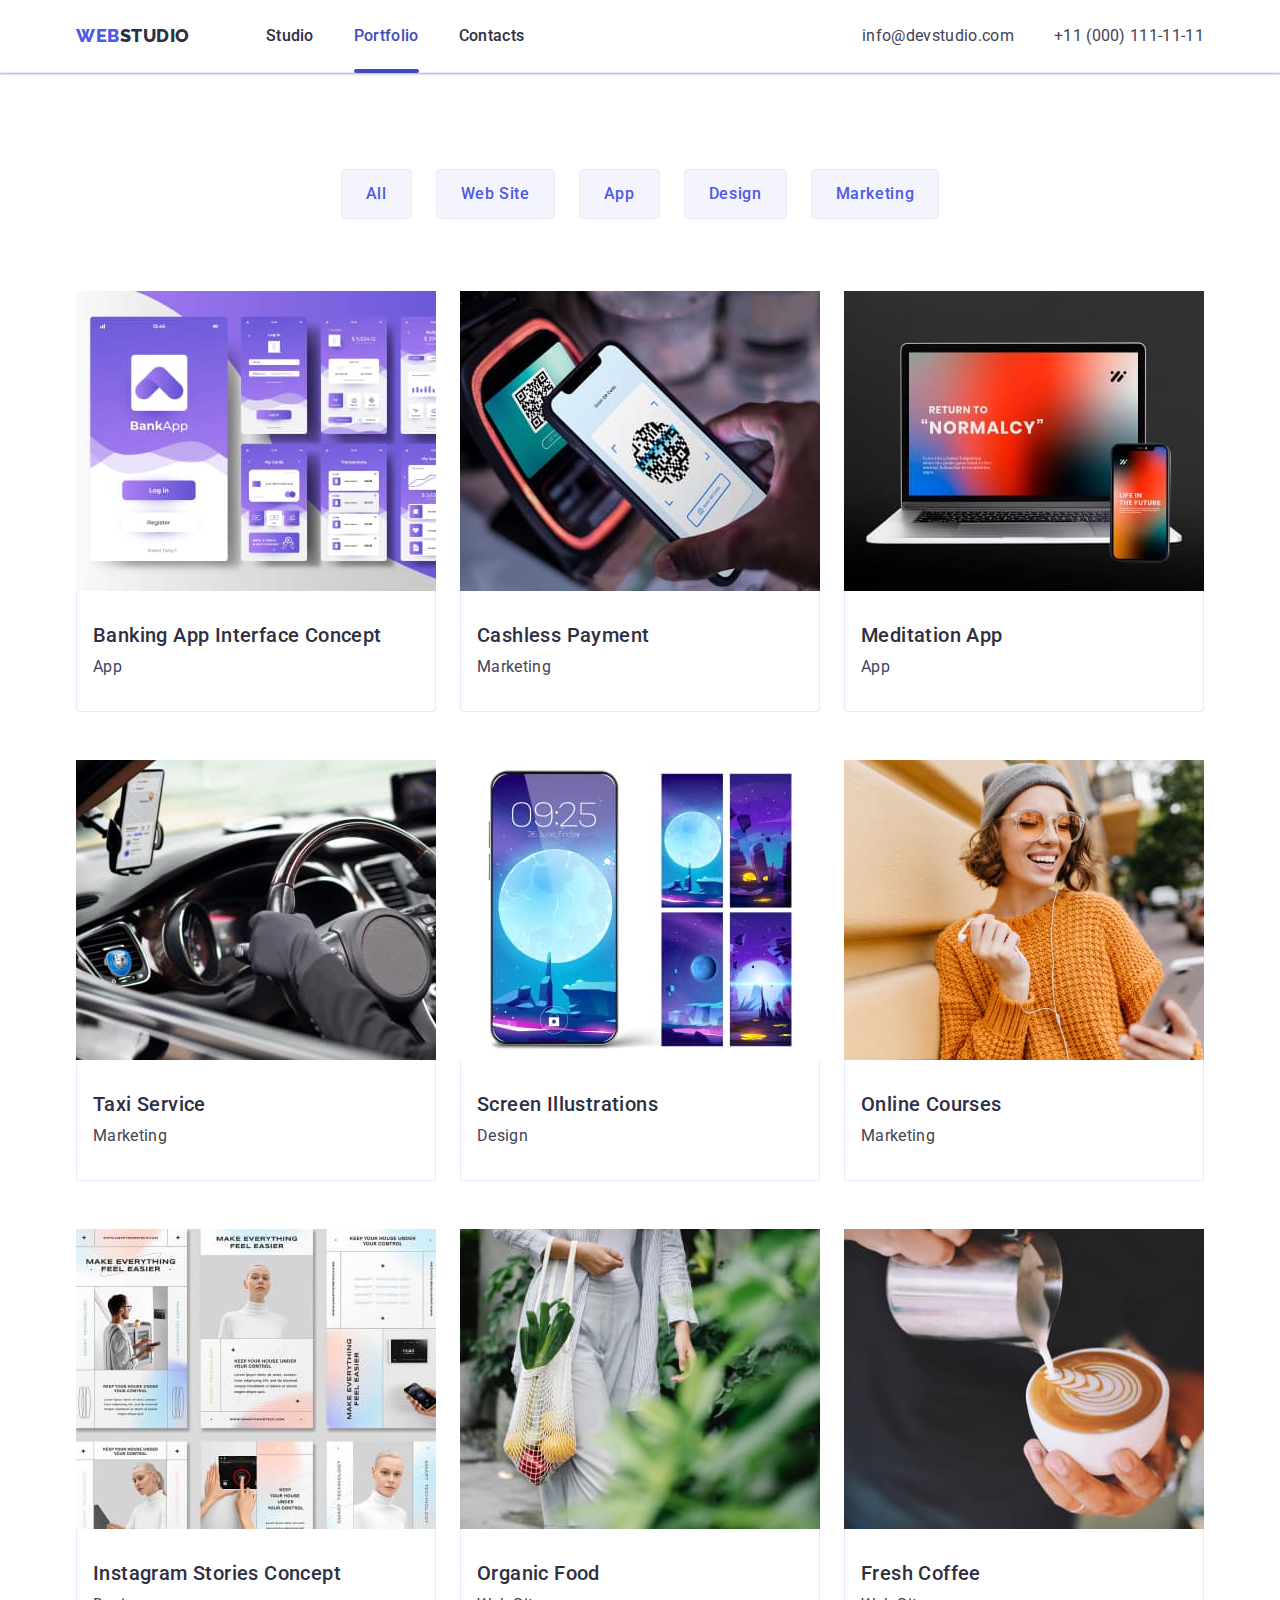
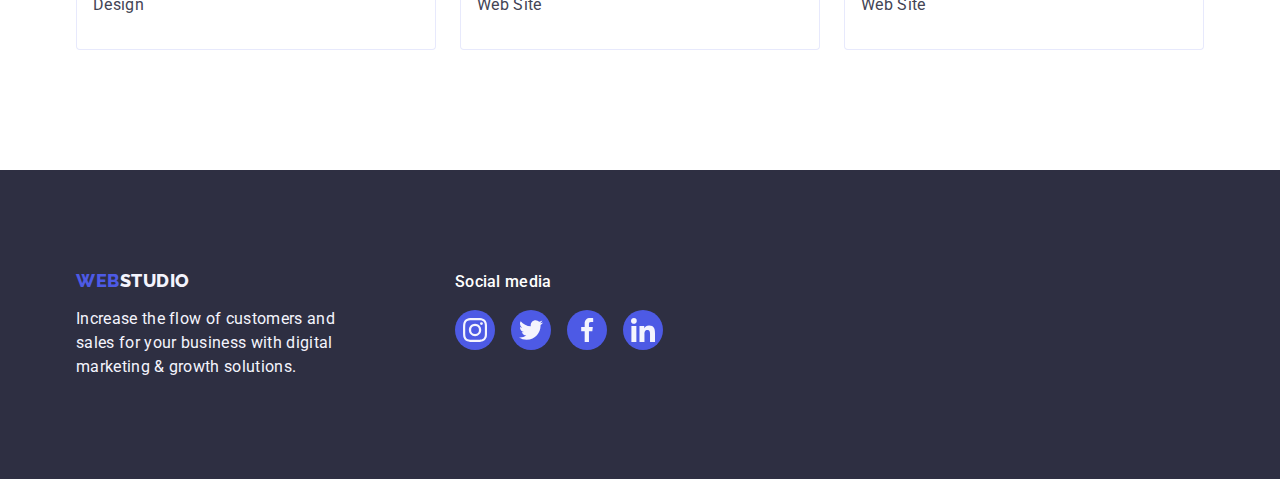
==== commit bd2177d0: "fourth_commit" ====
--- a/portfolio.html
+++ b/portfolio.html
@@ -36,7 +36,7 @@
                 </li>
     
                 <li class="menu-item" >
-                    <a class="menu-link portfolio-link link" href="./portfolio.html">Portfolio</a>
+                    <a class="menu-link current link" href="./portfolio.html">Portfolio</a>
                 </li>
     
                 <li class="menu-item" >
--- a/css/styles.css
+++ b/css/styles.css
@@ -78,6 +78,10 @@
    
 }
 
+.page-logo-web{
+    display: block;
+}
+
 .page-navigation {
     display:flex;
     align-items:center;
@@ -103,11 +107,18 @@
     font-size: 16px;
     line-height: 1.5;
     letter-spacing: 0.02em;
-    color: var(--accent-color);
-
-    transition: color 250ms var(--transition-duration-and-func);
-}
-.studio-link::after{
+    color: var(--accent-color);    
+}
+.current {
+    position: relative;
+    color: #404bbf;
+    transition: color var(--transition-duration-and-func);
+}
+
+.current::after{
+    position: absolute;
+    left: 0;
+    bottom:-1px;
     content:'';
     display: block;
     margin-left:auto;
@@ -120,26 +131,10 @@
     transition: background-color var(--transition-duration-and-func),
                 border-radius var(--transition-duration-and-func);
 }
-.portfolio-link::after{
-    content: '';
-    display: block;
-    margin-left: auto;
-    margin-right: auto;
-    width: 100%;
-    height: 4px;
-    background-color: #404BBF;
-    border-radius: 2px;
-
-    transition: background-color var(--transition-duration-and-func),
-                 border-radius var(--transition-duration-and-func);
-}
-
 .menu-link:hover,
 .menu-link:focus {
     color: var(--hover-color);
     }
-
-
 
 .contacts {
     margin-left: auto;
@@ -229,8 +224,8 @@
     letter-spacing: 0.04em;
     color: var(--fourth-color);
 
-    transition: background-color var(--transition-duration-and-func), 
-                box-shadow var(--transition-duration-and-func);
+    transition: background-color var(--transition-duration-and-func);
+               
 }
 
 .hero-button:hover,
@@ -735,22 +730,23 @@
     left: 0;
     background-color: rgba(46, 47, 66, 0.4);
     width: 100%;
-    height: 100%;
-    transition: opacity 250ms ease,
-    visibility 250ms ease;
-}
+    height: 100%;   
+    transition: opacity var(--transition-duration-and-func),
+            visibility var(--transition-duration-and-func);
+}   
 .modal{
     position: absolute;
     top: 50%;
     left: 50%;
     transform: translate(-50%,-50%);
     width: 408px;
-    height: 584px;
+    min-height: 576px;
     background-color: var(--background-modal);
     box-shadow: 0px 1px 1px rgba(0, 0, 0, 0.14),
     0px 1px 3px rgba(0, 0, 0, 0.12),
     0px 2px 1px rgba(0, 0, 0, 0.2);
     border-radius: 4px;
+    transition: transform  var(--transition-duration-and-func);   
 }
 .modal-close-btn{
     display: flex;
@@ -762,10 +758,25 @@
     right: 24px;
     width: 24px;
     height: 24px;
+    padding: 0;
     background: var(--border-line-color);
     border: 1px solid rgba(0, 0, 0, 0.1);
     border-radius: 50%;   
-}
+
+    transition: background-color var(--transition-duration-and-func), border var(--transition-duration-and-func);
+}
+
+.close-btn {
+    transition: fill var(--transition-duration-and-func);
+}
+
+.modal-close-btn:hover,
+.modal-close-btn:focus{
+    background-color: var(--hover-color);
+    border: none;
+    fill: #ffffff;
+}
+
 .is-hidden{
     opacity: 0;
     visibility: hidden;
